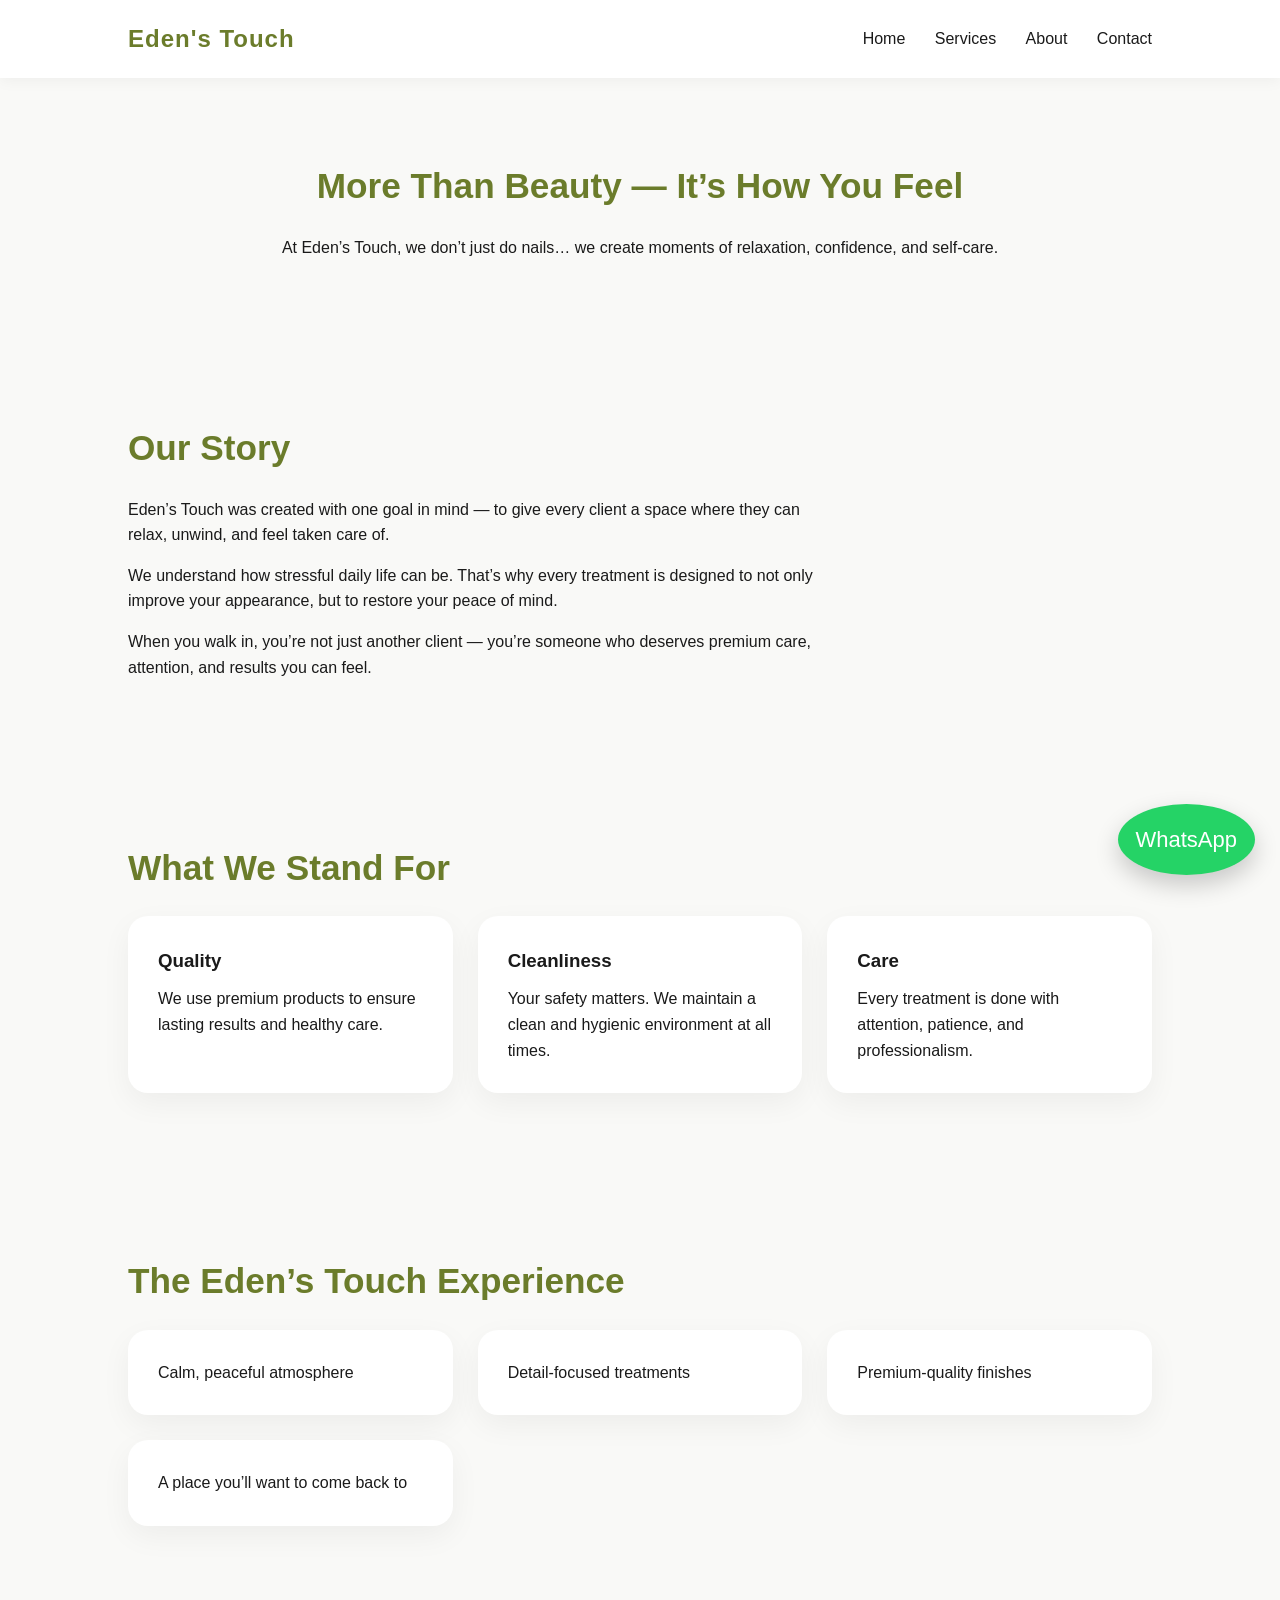
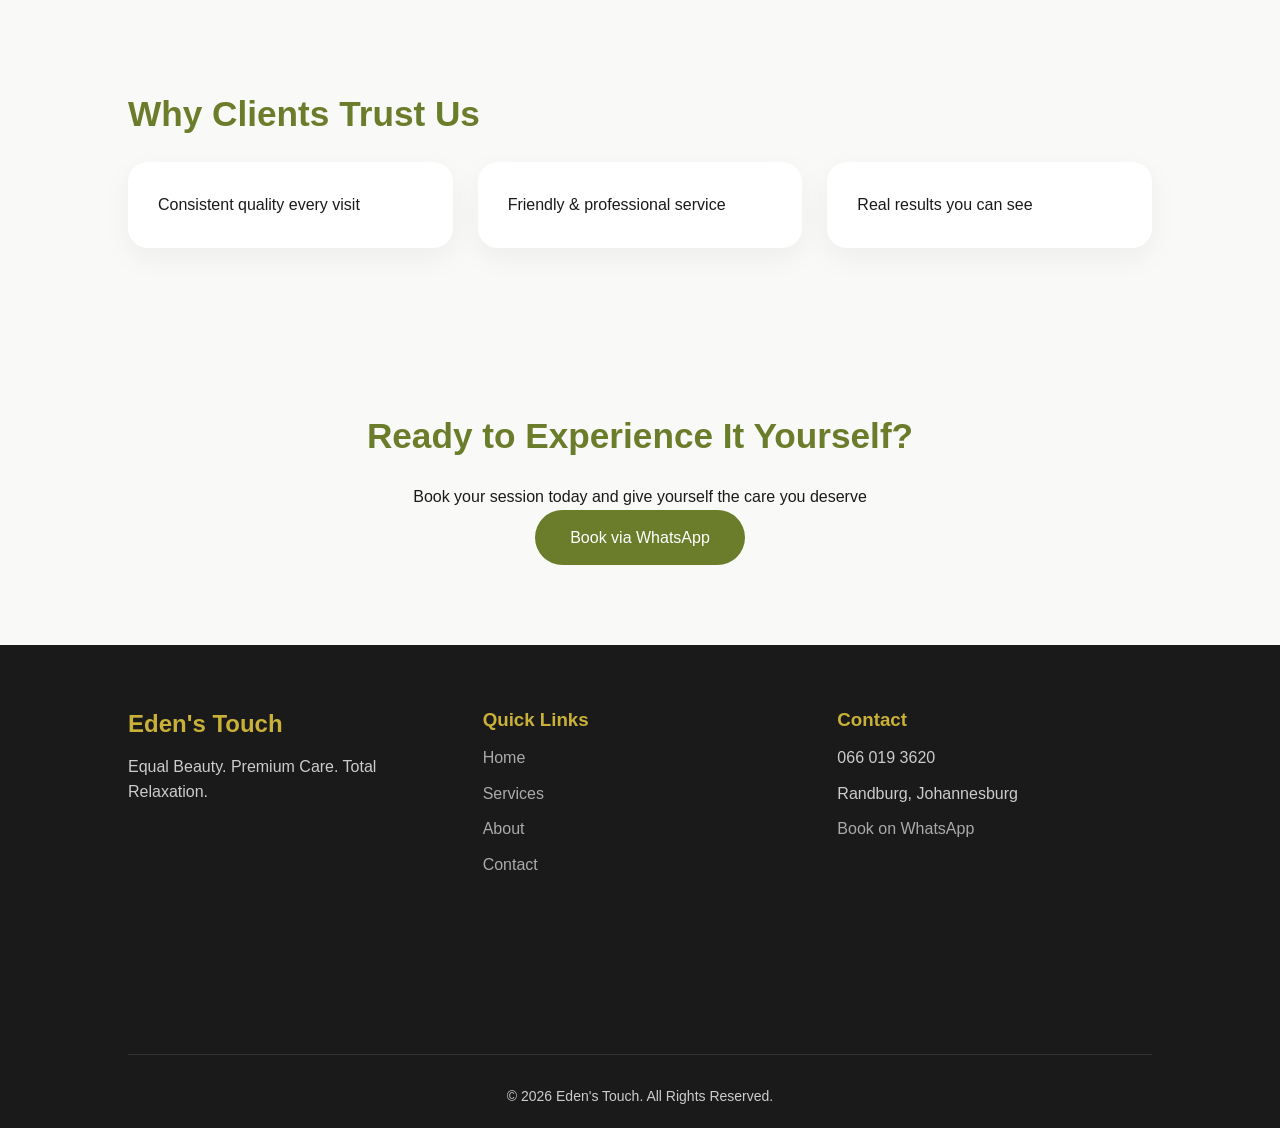
==== about.html @ 71f2b4a0 "Add about.html with company information and services This HTML file provides an overview of the serv" ====
<!DOCTYPE html>
<html lang="en">
<head>
  <title>About Us | Eden's Touch</title>
  <meta name="viewport" content="width=device-width, initial-scale=1.0">
  <link rel="stylesheet" href="style.css">
</head>
<body>

<!-- NAV -->
<nav>
  <h1>Eden's Touch</h1>
  <div>
    <a href="index.html">Home</a>
    <a href="services.html">Services</a>
    <a href="about.html">About</a>
    <a href="contact.html">Contact</a>
  </div>
</nav>

<!-- HERO INTRO -->
<section class="section" style="text-align:center;">
  <h2>More Than Beauty — It’s How You Feel</h2>
  <p>At Eden’s Touch, we don’t just do nails… we create moments of relaxation, confidence, and self-care.</p>
</section>

<!-- STORY -->
<section class="section">
  <h2>Our Story</h2>

  <p style="max-width:700px; margin-top:15px;">
    Eden’s Touch was created with one goal in mind — to give every client a space where they can relax, unwind, and feel taken care of.
  </p>

  <p style="max-width:700px; margin-top:15px;">
    We understand how stressful daily life can be. That’s why every treatment is designed to not only improve your appearance, but to restore your peace of mind.
  </p>

  <p style="max-width:700px; margin-top:15px;">
    When you walk in, you’re not just another client — you’re someone who deserves premium care, attention, and results you can feel.
  </p>
</section>

<!-- VALUES -->
<section class="section">
  <h2>What We Stand For</h2>

  <div class="cards">
    <div class="card">
      <h3> Quality</h3>
      <p>We use premium products to ensure lasting results and healthy care.</p>
    </div>

    <div class="card">
      <h3> Cleanliness</h3>
      <p>Your safety matters. We maintain a clean and hygienic environment at all times.</p>
    </div>

    <div class="card">
      <h3> Care</h3>
      <p>Every treatment is done with attention, patience, and professionalism.</p>
    </div>
  </div>
</section>

<!-- EXPERIENCE -->
<section class="section">
  <h2>The Eden’s Touch Experience</h2>

  <div class="cards">
    <div class="card"> Calm, peaceful atmosphere</div>
    <div class="card"> Detail-focused treatments</div>
    <div class="card"> Premium-quality finishes</div>
    <div class="card"> A place you’ll want to come back to</div>
  </div>
</section>

<!-- TRUST SECTION -->
<section class="section">
  <h2>Why Clients Trust Us</h2>

  <div class="cards">
    <div class="card"> Consistent quality every visit</div>
    <div class="card"> Friendly & professional service</div>
    <div class="card"> Real results you can see</div>
  </div>
</section>

<!-- CTA -->
<section class="section" style="text-align:center;">
  <h2>Ready to Experience It Yourself?</h2>
  <p>Book your session today and give yourself the care you deserve</p>

  <a href="https://wa.me/27660193620?text=Hi%20I%20want%20to%20book%20a%20session" class="btn">
    Book via WhatsApp
  </a>
</section>

<!-- FOOTER -->
<footer class="footer">
  <div class="footer-container">

    <div>
      <h2>Eden's Touch</h2>
      <p>Equal Beauty. Premium Care. Total Relaxation.</p>
    </div>

    <div>
      <h3>Quick Links</h3>
      <a href="index.html">Home</a>
      <a href="services.html">Services</a>
      <a href="about.html">About</a>
      <a href="contact.html">Contact</a>
    </div>

    <div>
      <h3>Contact</h3>
      <p> 066 019 3620</p>
      <p> Randburg, Johannesburg</p>

      <a href="https://wa.me/27660193620">Book on WhatsApp</a>

      <div class="mini-map">
        <iframe 
          src="https://www.google.com/maps?q=Randburg,Johannesburg&output=embed"
          width="100%" 
          height="150" 
          style="border:0;" 
          loading="lazy">
        </iframe>
      </div>
    </div>

  </div>

  <div class="footer-bottom">
    <p>© 2026 Eden's Touch. All Rights Reserved.</p>
  </div>
</footer>

<!-- WHATSAPP FLOAT -->
<a href="https://wa.me/27660193620?text=Hi%20I%20want%20to%20book" class="whatsapp">
  WhatsApp 
</a>

</body>
</html>
---- style.css ----
:root {
  --primary: #6b7c2b;
  --primary-dark: #55661f;
  --accent: #c9b037;
  --dark: #1a1a1a;
  --light: #f9f9f7;
  --white: #ffffff;
  --text-muted: #777;
}

/* RESET */
* {
  margin: 0;
  padding: 0;
  box-sizing: border-box;
  font-family: 'Poppins', sans-serif;
}

html {
  scroll-behavior: smooth;
}

body {
  background: var(--light);
  color: var(--dark);
  line-height: 1.6;
}

/* NAVBAR */
nav {
  display: flex;
  justify-content: space-between;
  align-items: center;
  padding: 20px 10%;
  background: rgba(255,255,255,0.95);
  backdrop-filter: blur(10px);
  position: sticky;
  top: 0;
  z-index: 1000;
  box-shadow: 0 2px 15px rgba(0,0,0,0.05);
}

nav h1 {
  color: var(--primary);
  font-size: 1.5rem;
  letter-spacing: 1px;
}

nav a {
  text-decoration: none;
  margin-left: 25px;
  color: var(--dark);
  font-weight: 500;
  transition: 0.3s;
}

nav a:hover {
  color: var(--primary);
}

/* HERO */
.hero {
  height: 95vh;
  display: flex;
  align-items: center;
  justify-content: center;
  text-align: center;
  padding: 0 20px;
  background: linear-gradient(rgba(0,0,0,0.5), rgba(0,0,0,0.5)),
              url('https://images.unsplash.com/photo-1588776814546-ec7e1c1f1c7f') center/cover;
  color: white;
}

.hero h2 {
  font-size: 3.5rem;
  font-weight: 600;
}

.hero p {
  margin: 20px 0;
  font-size: 1.2rem;
  color: #ddd;
}

/* BUTTON */
.btn {
  background: var(--primary);
  color: white;
  padding: 15px 35px;
  border-radius: 50px;
  text-decoration: none;
  display: inline-block;
  font-weight: 500;
  transition: all 0.3s ease;
}

.btn:hover {
  background: var(--accent);
  transform: translateY(-3px);
  box-shadow: 0 10px 20px rgba(0,0,0,0.15);
}

/* SECTION */
.section {
  padding: 80px 10%;
}

.section h2 {
  font-size: 2.2rem;
  margin-bottom: 20px;
  color: var(--primary);
}

/* CARDS */
.cards {
  display: grid;
  grid-template-columns: repeat(auto-fit, minmax(250px,1fr));
  gap: 25px;
}

.card {
  background: var(--white);
  padding: 30px;
  border-radius: 20px;
  box-shadow: 0 10px 30px rgba(0,0,0,0.05);
  transition: 0.3s;
}

.card:hover {
  transform: translateY(-10px);
}

/* OFFER CARD */
.card h3 {
  margin-bottom: 10px;
}

.card h2 {
  color: var(--primary);
  margin: 15px 0;
}

/* FOOTER */
.footer {
  background: var(--dark);
  color: white;
  padding: 60px 10% 20px;
}

.footer-container {
  display: grid;
  grid-template-columns: repeat(auto-fit, minmax(250px,1fr));
  gap: 40px;
}

.footer h2, 
.footer h3 {
  color: var(--accent);
}

.footer p {
  color: #ccc;
  margin-top: 10px;
}

.footer a {
  display: block;
  color: #aaa;
  text-decoration: none;
  margin-top: 10px;
  transition: 0.3s;
}

.footer a:hover {
  color: white;
}

.footer-bottom {
  text-align: center;
  margin-top: 40px;
  border-top: 1px solid #333;
  padding-top: 20px;
  font-size: 14px;
}

/* MAP */
.map-container {
  margin-top: 40px;
  border-radius: 20px;
  overflow: hidden;
  box-shadow: 0 10px 30px rgba(0,0,0,0.1);
}

.mini-map {
  margin-top: 15px;
  border-radius: 10px;
  overflow: hidden;
}

/* WHATSAPP FLOAT (UPGRADED) */
.whatsapp {
  position: fixed;
  bottom: 25px;
  right: 25px;
  background: #25D366;
  color: white;
  padding: 18px;
  border-radius: 50%;
  font-size: 22px;
  z-index: 999;
  text-decoration: none;
  box-shadow: 0 10px 25px rgba(0,0,0,0.2);
  animation: pulse 2s infinite;
}

@keyframes pulse {
  0% { transform: scale(1); }
  50% { transform: scale(1.1); }
  100% { transform: scale(1); }
}

/* MOBILE */
@media (max-width: 768px) {

  .hero h2 {
    font-size: 2.2rem;
  }

  nav {
    flex-direction: column;
  }

  nav div {
    margin-top: 10px;
  }

  .section {
    padding: 60px 5%;
  }
}
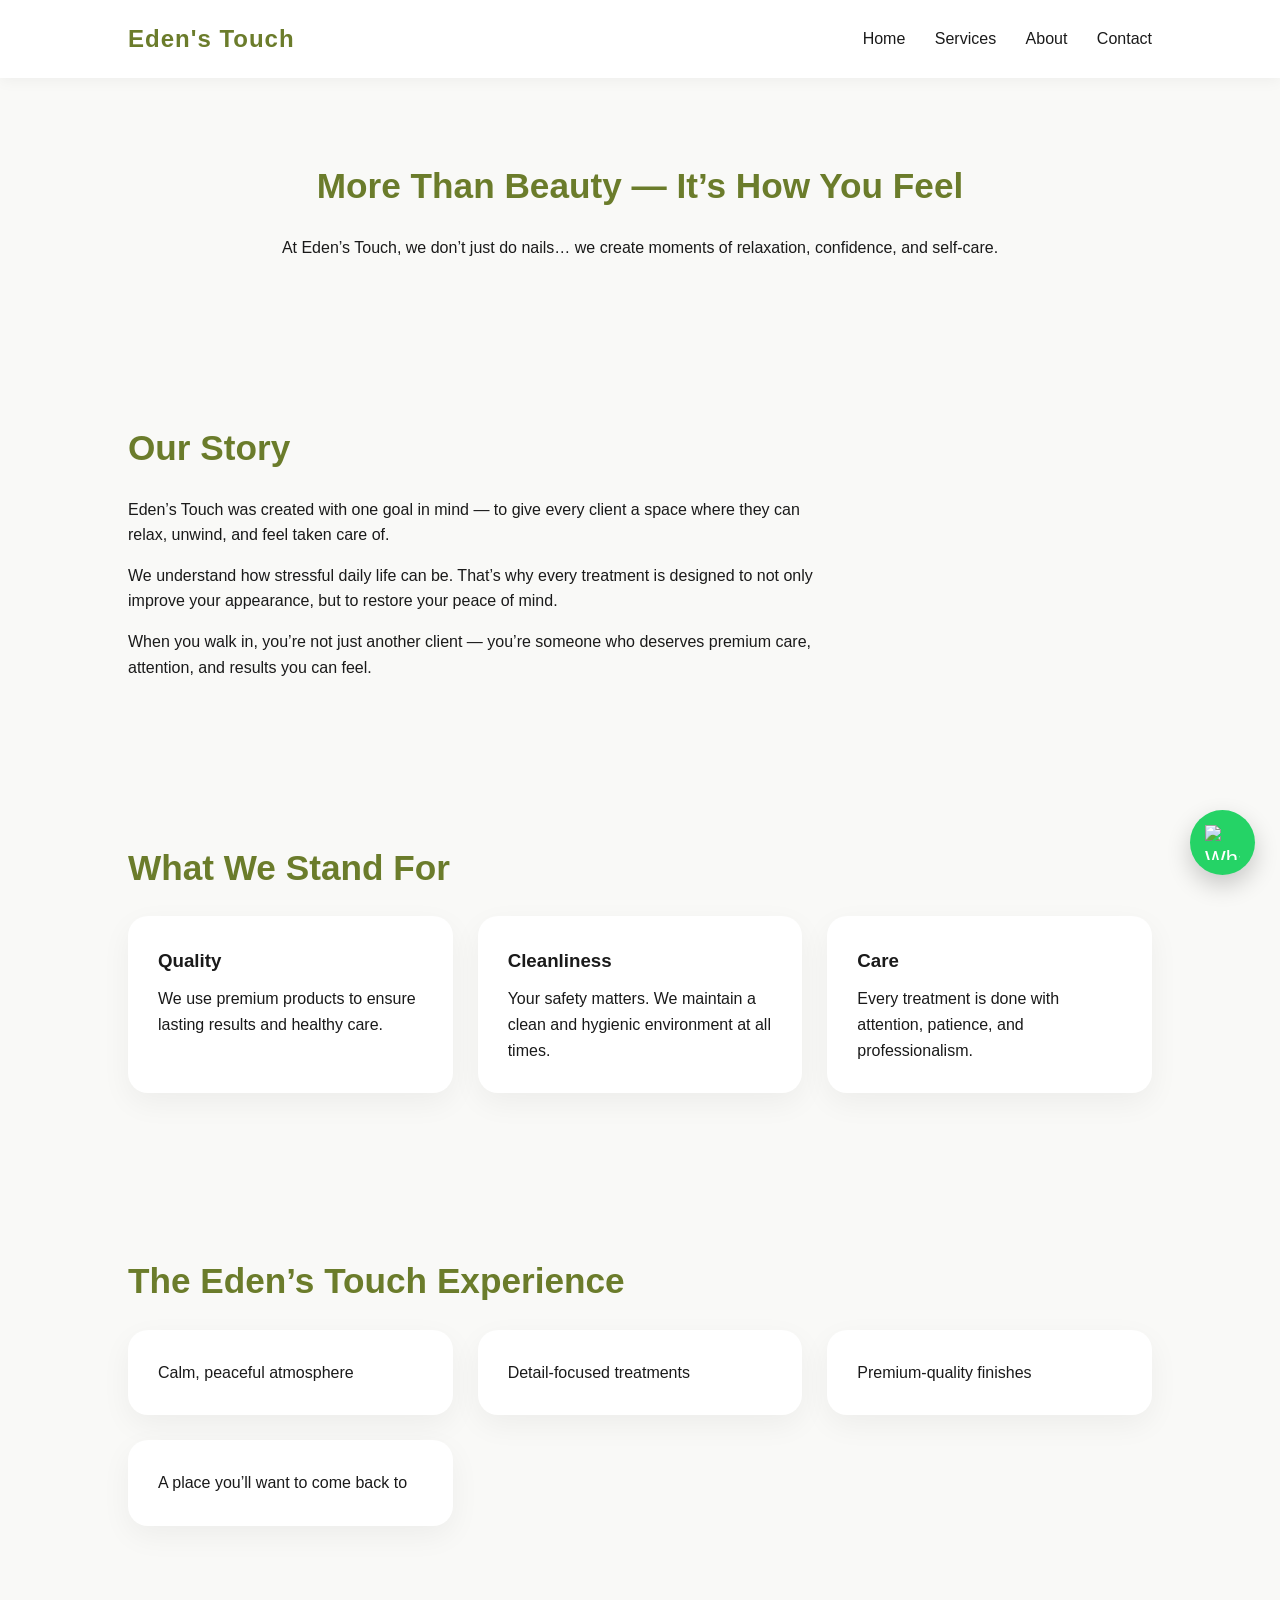
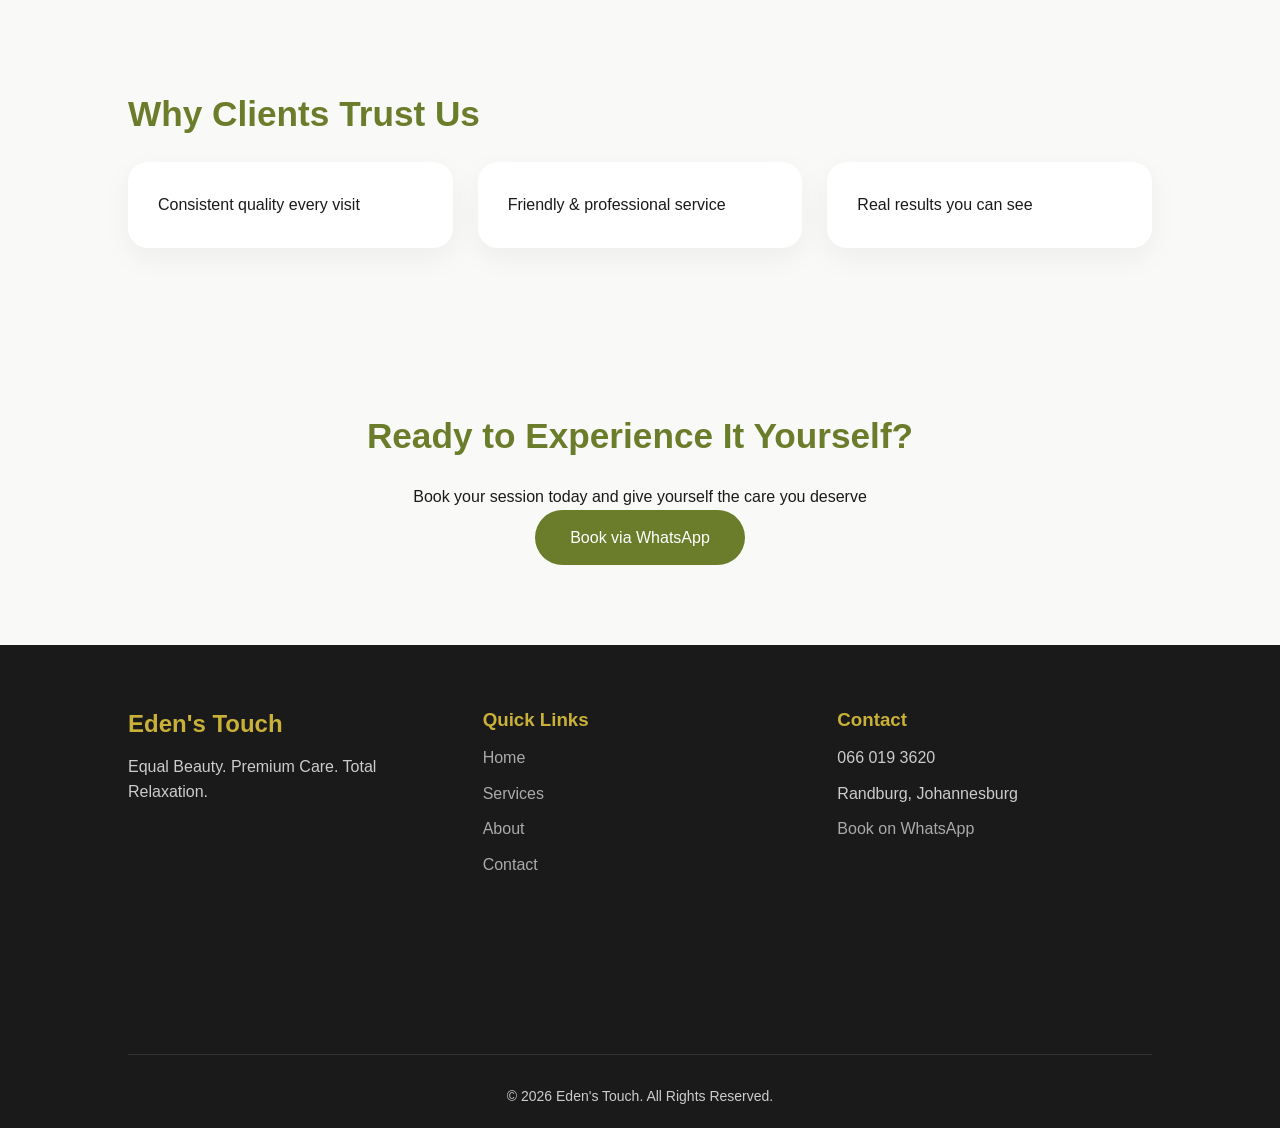
==== commit 6e695db4: "Update WhatsApp link to include an image" ====
--- a/about.html
+++ b/about.html
@@ -138,9 +138,8 @@
   </div>
 </footer>
 
-<!-- WHATSAPP FLOAT -->
-<a href="https://wa.me/27660193620?text=Hi%20I%20want%20to%20book" class="whatsapp">
-  WhatsApp 
+<a href="https://wa.me/27660193620?text=Hi%20I%20want%20to%20book" class="whatsapp" target="_blank">
+  <img src="https://upload.wikimedia.org/wikipedia/commons/6/6b/WhatsApp.svg" alt="WhatsApp Booking">
 </a>
 
 </body>
--- a/style.css
+++ b/style.css
@@ -67,7 +67,7 @@
   text-align: center;
   padding: 0 20px;
   background: linear-gradient(rgba(0,0,0,0.5), rgba(0,0,0,0.5)),
-              url('https://images.unsplash.com/photo-1588776814546-ec7e1c1f1c7f') center/cover;
+              url('https://images.ctfassets.net/09muo917z9ra/1jhyRiwVzlwYGQa59U3IVw/d3218242cb5061f9d332a973d5eb0ba8/InShot_20260325_062534648.jpg') center/cover;
   color: white;
 }
 
@@ -238,3 +238,37 @@
     padding: 60px 5%;
   }
 }
+
+.whatsapp {
+  position: fixed;
+  bottom: 25px;
+  right: 25px;
+  width: 65px;
+  height: 65px;
+  background: #25D366;
+  border-radius: 50%;
+  display: flex;
+  align-items: center;
+  justify-content: center;
+  box-shadow: 0 10px 25px rgba(0,0,0,0.2);
+  z-index: 999;
+  transition: all 0.3s ease;
+  animation: pulse 2s infinite;
+}
+
+.whatsapp img {
+  width: 35px;
+  height: 35px;
+}
+
+.whatsapp:hover {
+  transform: scale(1.1);
+  background: #1ebe5d;
+}
+
+/* Pulse Animation */
+@keyframes pulse {
+  0% { transform: scale(1); }
+  50% { transform: scale(1.08); }
+  100% { transform: scale(1); }
+}
